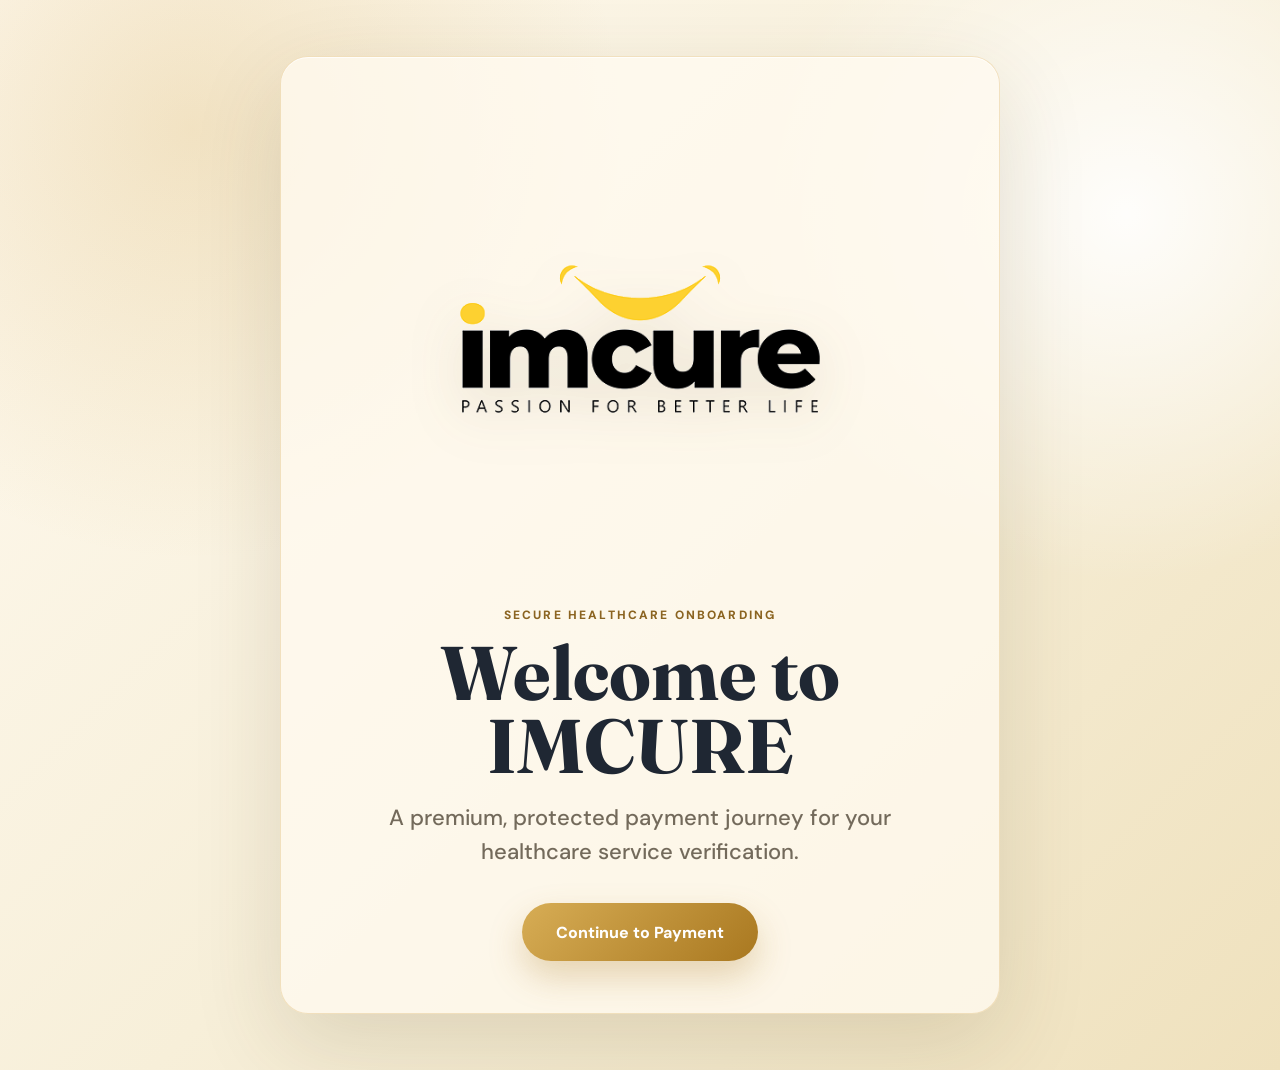
==== landing.html @ 77290ee8 "Add files via upload" ====
<!DOCTYPE html>
<html lang="en">
<head>
  <meta charset="UTF-8" />
  <meta name="viewport" content="width=device-width, initial-scale=1.0" />
  <title>IMCURE</title>
  <meta http-equiv="refresh" content="0; url=index.html" />
  <script>
    window.location.replace("index.html" + (window.location.search || ""));
  </script>
</head>
<body>
  <a href="index.html">Continue to IMCURE</a>
</body>
</html>
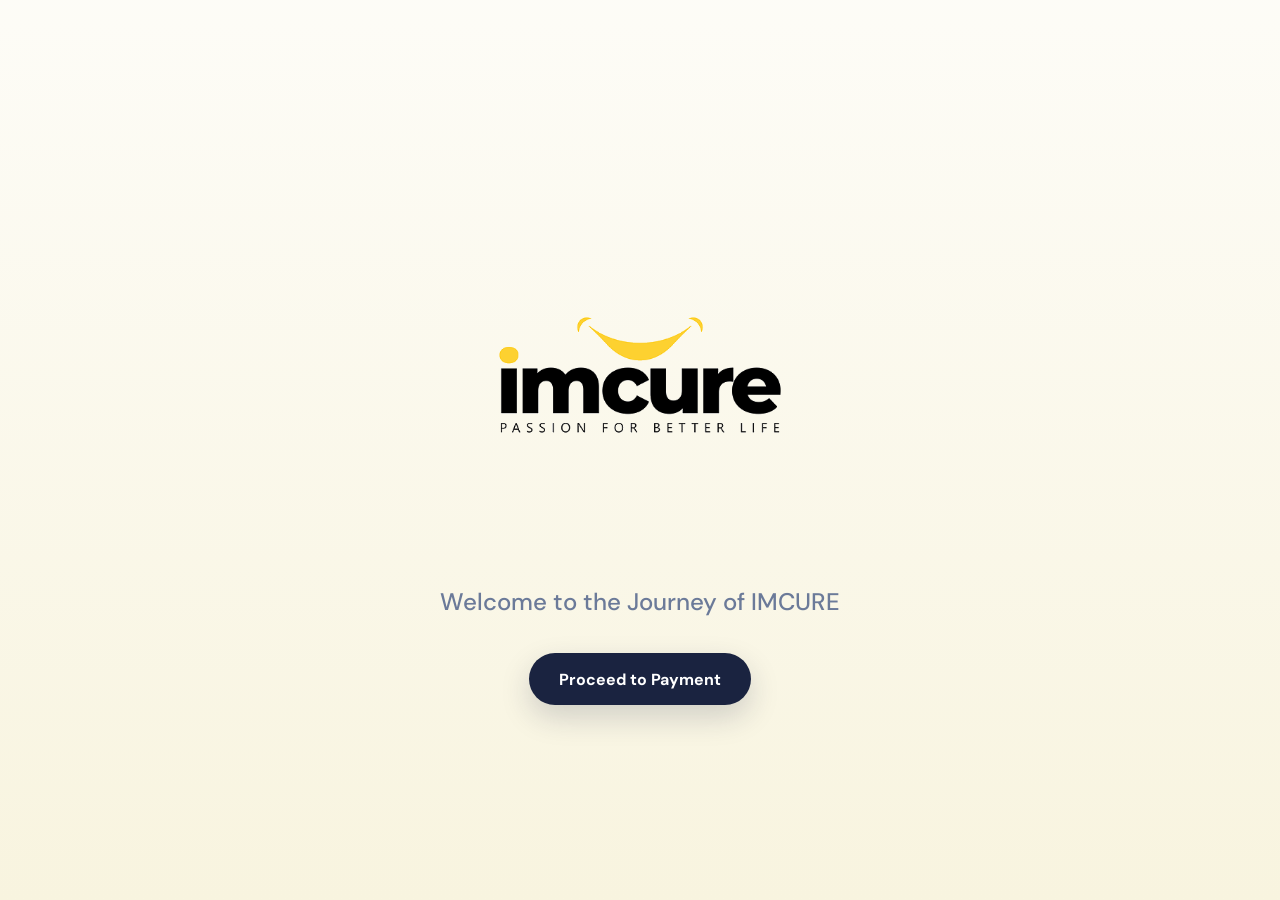
==== commit 869a4cea: "Update site: success page KYC flow, landing/index updates, assets bundle - Replace auto-KYC redirect" ====
--- a/landing.html
+++ b/landing.html
@@ -4,12 +4,92 @@
   <meta charset="UTF-8" />
   <meta name="viewport" content="width=device-width, initial-scale=1.0" />
   <title>IMCURE</title>
-  <meta http-equiv="refresh" content="0; url=index.html" />
-  <script>
-    window.location.replace("index.html" + (window.location.search || ""));
-  </script>
+  <meta name="description" content="Welcome to the Journey of IMCURE." />
+  <link rel="preconnect" href="https://fonts.googleapis.com" />
+  <link rel="preconnect" href="https://fonts.gstatic.com" crossorigin />
+  <link href="https://fonts.googleapis.com/css2?family=DM+Sans:wght@400;500;700&family=Fraunces:wght@700;900&display=swap" rel="stylesheet" />
+  <style>
+    :root {
+      --gold: #f5a623;
+      --navy: #1a2340;
+      --cream: #f8f4df;
+      --muted: #6b7a99;
+      --white: #fff;
+      --font-display: 'Fraunces', Georgia, serif;
+      --font-body: 'DM Sans', system-ui, sans-serif;
+    }
+    * { box-sizing: border-box; margin: 0; padding: 0; }
+    body {
+      min-height: 100vh;
+      background:
+        linear-gradient(180deg, rgba(255,255,255,.74), rgba(248,244,223,.96)),
+        var(--cream);
+      color: var(--navy);
+      font-family: var(--font-body);
+    }
+    .page {
+      min-height: 100vh;
+      display: flex;
+      align-items: center;
+      justify-content: center;
+      padding: 28px 20px;
+      text-align: center;
+    }
+    .inner {
+      width: min(520px, 100%);
+    }
+    .logo {
+      width: min(360px, 84vw);
+      height: auto;
+      display: block;
+      margin: 0 auto 30px;
+    }
+    .welcome {
+      color: var(--muted);
+      font-size: clamp(18px, 4vw, 24px);
+      line-height: 1.45;
+      margin-bottom: 34px;
+      font-weight: 500;
+    }
+    .btn {
+      display: inline-flex;
+      align-items: center;
+      justify-content: center;
+      min-height: 52px;
+      padding: 0 30px;
+      border-radius: 999px;
+      background: var(--navy);
+      color: var(--white);
+      text-decoration: none;
+      font-weight: 700;
+      box-shadow: 0 12px 30px rgba(26,35,64,.18);
+      transition: transform .18s ease, box-shadow .18s ease, background .18s ease;
+    }
+    .btn:hover {
+      background: #243259;
+      box-shadow: 0 16px 38px rgba(26,35,64,.24);
+      transform: translateY(-1px);
+    }
+    .btn:focus-visible {
+      outline: 3px solid rgba(245,166,35,.65);
+      outline-offset: 4px;
+    }
+  </style>
 </head>
 <body>
-  <a href="index.html">Continue to IMCURE</a>
+  <main class="page">
+    <section class="inner" aria-label="IMCURE landing">
+      <img src="logo.png" alt="IMCURE" class="logo" />
+      <p class="welcome">Welcome to the Journey of IMCURE</p>
+      <a class="btn" id="paymentLink" href="payment.html">Proceed to Payment</a>
+    </section>
+  </main>
+  <script>
+    (function () {
+      var link = document.getElementById('paymentLink');
+      var qs = window.location.search || '';
+      if (qs) link.href = 'payment.html' + qs;
+    })();
+  </script>
 </body>
 </html>
